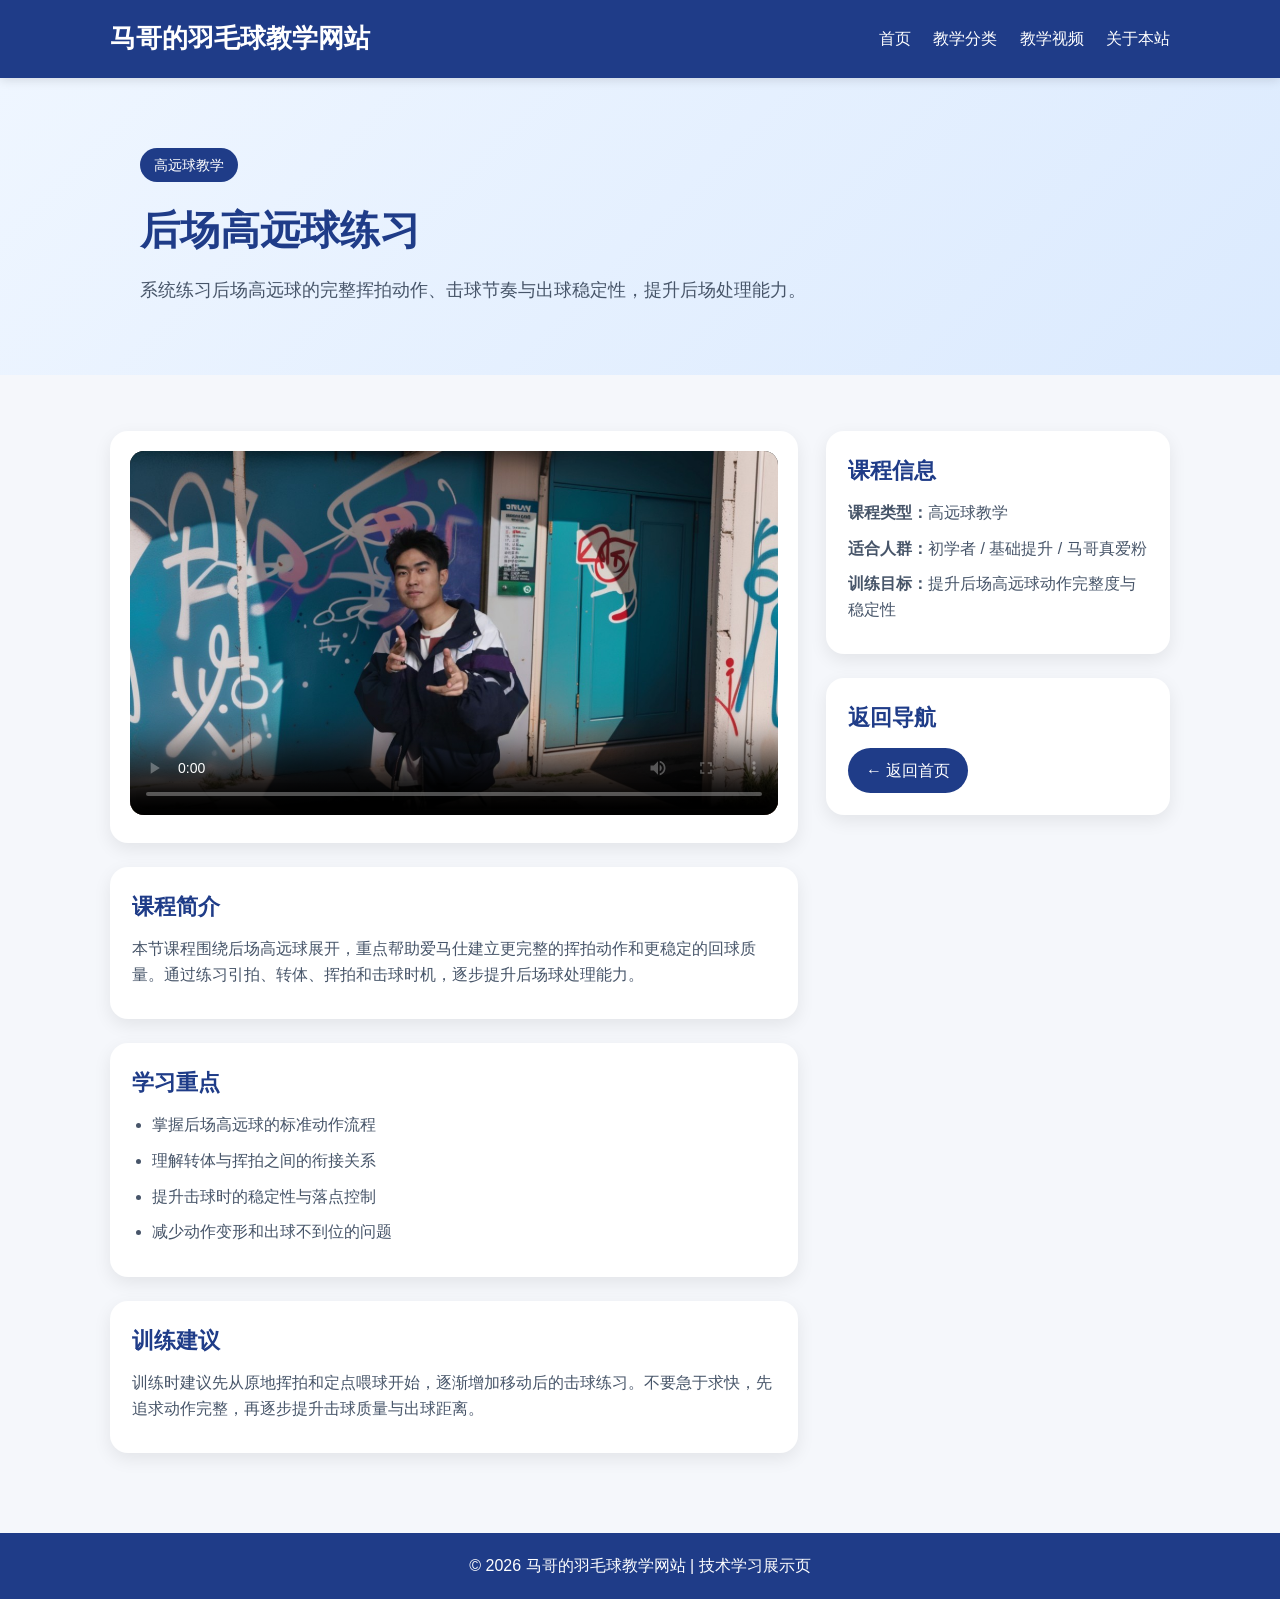
==== clear.html @ c41d1a1b "设计独立课程详情页" ====
<!DOCTYPE html>
<html lang="zh-CN">
<head>
  <meta charset="UTF-8">
  <meta name="viewport" content="width=device-width, initial-scale=1.0">
  <title>后场高远球练习 - 马哥的羽毛球教学网站</title>
  <link rel="stylesheet" href="styles.css">
</head>
<body>
  <header>
    <div class="header-container">
      <h1>马哥的羽毛球教学网站</h1>
      <nav>
        <a href="index.html">首页</a>
        <a href="index.html#categories">教学分类</a>
        <a href="index.html#videos">教学视频</a>
        <a href="index.html#about">关于本站</a>
      </nav>
    </div>
  </header>

  <section class="detail-hero">
    <div class="detail-hero-content">
      <span class="detail-tag">高远球教学</span>
      <h2>后场高远球练习</h2>
      <p>系统练习后场高远球的完整挥拍动作、击球节奏与出球稳定性，提升后场处理能力。</p>
    </div>
  </section>

  <section class="content-section">
    <div class="detail-layout">
      <div class="detail-main">
        <div class="detail-video-box">
          <video controls poster="images/clear-cover.jpg">
            <source src="videos/mmexport1773670613686.mp4" type="video/mp4">
            你的浏览器暂不支持视频播放。
          </video>
        </div>

        <div class="detail-card">
          <h3>课程简介</h3>
          <p>本节课程围绕后场高远球展开，重点帮助爱马仕建立更完整的挥拍动作和更稳定的回球质量。通过练习引拍、转体、挥拍和击球时机，逐步提升后场球处理能力。</p>
        </div>

        <div class="detail-card">
          <h3>学习重点</h3>
          <ul>
            <li>掌握后场高远球的标准动作流程</li>
            <li>理解转体与挥拍之间的衔接关系</li>
            <li>提升击球时的稳定性与落点控制</li>
            <li>减少动作变形和出球不到位的问题</li>
          </ul>
        </div>

        <div class="detail-card">
          <h3>训练建议</h3>
          <p>训练时建议先从原地挥拍和定点喂球开始，逐渐增加移动后的击球练习。不要急于求快，先追求动作完整，再逐步提升击球质量与出球距离。</p>
        </div>
      </div>

      <aside class="detail-sidebar">
        <div class="detail-card">
          <h3>课程信息</h3>
          <p><strong>课程类型：</strong>高远球教学</p>
          <p><strong>适合人群：</strong>初学者 / 基础提升 / 马哥真爱粉</p>
          <p><strong>训练目标：</strong>提升后场高远球动作完整度与稳定性</p>
        </div>

        <div class="detail-card">
          <h3>返回导航</h3>
          <a href="index.html" class="back-button">← 返回首页</a>
        </div>
      </aside>
    </div>
  </section>

  <footer>
    <p>© 2026 马哥的羽毛球教学网站 | 技术学习展示页</p>
  </footer>
</body>
</html>
---- styles.css ----
* {
    margin: 0;
    padding: 0;
    box-sizing: border-box;
  }
  
  body {
    font-family: "Microsoft YaHei", Arial, sans-serif;
    background-color: #f5f7fb;
    color: #222;
    line-height: 1.6;
  }
  
  header {
    background-color: #1f3c88;
    color: white;
    position: sticky;
    top: 0;
    z-index: 1000;
    box-shadow: 0 2px 10px rgba(0, 0, 0, 0.12);
  }
  
  .header-container {
    max-width: 1100px;
    margin: 0 auto;
    padding: 18px 20px;
    display: flex;
    justify-content: space-between;
    align-items: center;
    gap: 20px;
  }
  
  header h1 {
    font-size: 26px;
  }
  
  nav a {
    color: white;
    text-decoration: none;
    margin-left: 18px;
    font-size: 16px;
    transition: opacity 0.2s ease;
  }
  
  nav a:hover {
    opacity: 0.8;
  }
  
  .hero {
    background: linear-gradient(135deg, #dbeafe, #eff6ff);
    padding: 90px 20px;
  }
  
  .hero-content {
    max-width: 900px;
    margin: 0 auto;
    text-align: center;
  }
  
  .hero h2 {
    font-size: 42px;
    margin-bottom: 20px;
    color: #1f3c88;
  }
  
  .hero p {
    max-width: 760px;
    margin: 0 auto 28px;
    font-size: 19px;
    color: #334155;
  }
  
  .hero-button {
    display: inline-block;
    background-color: #1f3c88;
    color: white;
    text-decoration: none;
    padding: 12px 28px;
    border-radius: 999px;
    font-size: 16px;
    transition: transform 0.2s ease, opacity 0.2s ease;
  }
  
  .hero-button:hover {
    transform: translateY(-2px);
    opacity: 0.92;
  }
  
  .content-section {
    max-width: 1100px;
    margin: 56px auto;
    padding: 0 20px;
  }
  
  .content-section h2 {
    font-size: 30px;
    margin-bottom: 24px;
    color: #1f3c88;
  }
  
  .category-grid {
    display: grid;
    grid-template-columns: repeat(auto-fit, minmax(220px, 1fr));
    gap: 20px;
  }
  
  .category-card {
    background-color: white;
    padding: 22px;
    border-radius: 18px;
    box-shadow: 0 4px 16px rgba(0, 0, 0, 0.08);
  }
  
  .category-card h3 {
    margin-bottom: 12px;
    color: #1f3c88;
    font-size: 20px;
  }
  
  .video-card {
    background-color: white;
    margin-bottom: 28px;
    padding: 22px;
    border-radius: 18px;
    box-shadow: 0 4px 16px rgba(0, 0, 0, 0.08);
  }
  
  .video-card h3 {
    margin-bottom: 14px;
    color: #1f3c88;
    font-size: 22px;
  }
  
  .video-card video {
    width: 100%;
    border-radius: 14px;
    margin-bottom: 14px;
    background-color: black;
  }
  
  .video-card p {
    color: #475569;
  }
  
  .about-box {
    background-color: white;
    padding: 24px;
    border-radius: 18px;
    box-shadow: 0 4px 16px rgba(0, 0, 0, 0.08);
  }
  
  .about-box p + p {
    margin-top: 12px;
  }
  
  footer {
    background-color: #1f3c88;
    color: white;
    text-align: center;
    padding: 20px;
    margin-top: 50px;
  }
  
  @media (max-width: 768px) {
    .header-container {
      flex-direction: column;
      align-items: flex-start;
    }
  
    nav a {
      margin-left: 0;
      margin-right: 16px;
      display: inline-block;
      margin-top: 8px;
    }
  
    .hero {
      padding: 70px 20px;
    }
  
    .hero h2 {
      font-size: 30px;
    }
  
    .hero p {
      font-size: 17px;
    }
  }

  .video-grid {
    display: grid;
    grid-template-columns: repeat(auto-fit, minmax(280px, 1fr));
    gap: 24px;
    margin-bottom: 40px;
  }
  
  .course-card {
    background-color: white;
    border-radius: 18px;
    overflow: hidden;
    box-shadow: 0 6px 18px rgba(0, 0, 0, 0.08);
    transition: transform 0.25s ease, box-shadow 0.25s ease;
  }
  
  .course-card:hover {
    transform: translateY(-6px);
    box-shadow: 0 10px 26px rgba(0, 0, 0, 0.12);
  }
  
  .course-card img {
    width: 100%;
    height: 200px;
    object-fit: cover;
    display: block;
  }
  
  .course-content {
    padding: 18px;
  }
  
  .course-tag {
    display: inline-block;
    background-color: #dbeafe;
    color: #1f3c88;
    font-size: 13px;
    padding: 5px 12px;
    border-radius: 999px;
    margin-bottom: 12px;
  }
  
  .course-content h3 {
    font-size: 22px;
    color: #1f3c88;
    margin-bottom: 10px;
  }
  
  .course-content p {
    color: #475569;
    margin-bottom: 16px;
  }
  
  .course-button {
    display: inline-block;
    background-color: #1f3c88;
    color: white;
    text-decoration: none;
    padding: 10px 18px;
    border-radius: 999px;
    transition: opacity 0.2s ease, transform 0.2s ease;
  }
  
  .course-button:hover {
    opacity: 0.9;
    transform: translateY(-2px);
  }
  
  .player-section {
    margin-top: 10px;
  }

  .detail-hero {
    background: linear-gradient(135deg, #eff6ff, #dbeafe);
    padding: 70px 20px;
  }
  
  .detail-hero-content {
    max-width: 1000px;
    margin: 0 auto;
  }
  
  .detail-tag {
    display: inline-block;
    background-color: #1f3c88;
    color: white;
    font-size: 14px;
    padding: 6px 14px;
    border-radius: 999px;
    margin-bottom: 16px;
  }
  
  .detail-hero h2 {
    font-size: 40px;
    color: #1f3c88;
    margin-bottom: 14px;
  }
  
  .detail-hero p {
    max-width: 760px;
    font-size: 18px;
    color: #475569;
  }
  
  .detail-layout {
    display: grid;
    grid-template-columns: 2fr 1fr;
    gap: 28px;
    align-items: start;
  }
  
  .detail-video-box {
    background-color: white;
    padding: 20px;
    border-radius: 18px;
    box-shadow: 0 6px 18px rgba(0, 0, 0, 0.08);
    margin-bottom: 24px;
  }
  
  .detail-video-box video {
    width: 100%;
    border-radius: 14px;
    background-color: black;
  }
  
  .detail-card {
    background-color: white;
    padding: 22px;
    border-radius: 18px;
    box-shadow: 0 6px 18px rgba(0, 0, 0, 0.08);
    margin-bottom: 24px;
  }
  
  .detail-card h3 {
    color: #1f3c88;
    margin-bottom: 12px;
    font-size: 22px;
  }
  
  .detail-card p {
    color: #475569;
    margin-bottom: 10px;
  }
  
  .detail-card ul {
    padding-left: 20px;
    color: #475569;
  }
  
  .detail-card li {
    margin-bottom: 10px;
  }
  
  .back-button {
    display: inline-block;
    background-color: #1f3c88;
    color: white;
    text-decoration: none;
    padding: 10px 18px;
    border-radius: 999px;
    transition: opacity 0.2s ease, transform 0.2s ease;
  }
  
  .back-button:hover {
    opacity: 0.9;
    transform: translateY(-2px);
  }
  
  @media (max-width: 900px) {
    .detail-layout {
      grid-template-columns: 1fr;
    }
  
    .detail-hero h2 {
      font-size: 30px;
    }
  
    .detail-hero p {
      font-size: 16px;
    }
  }
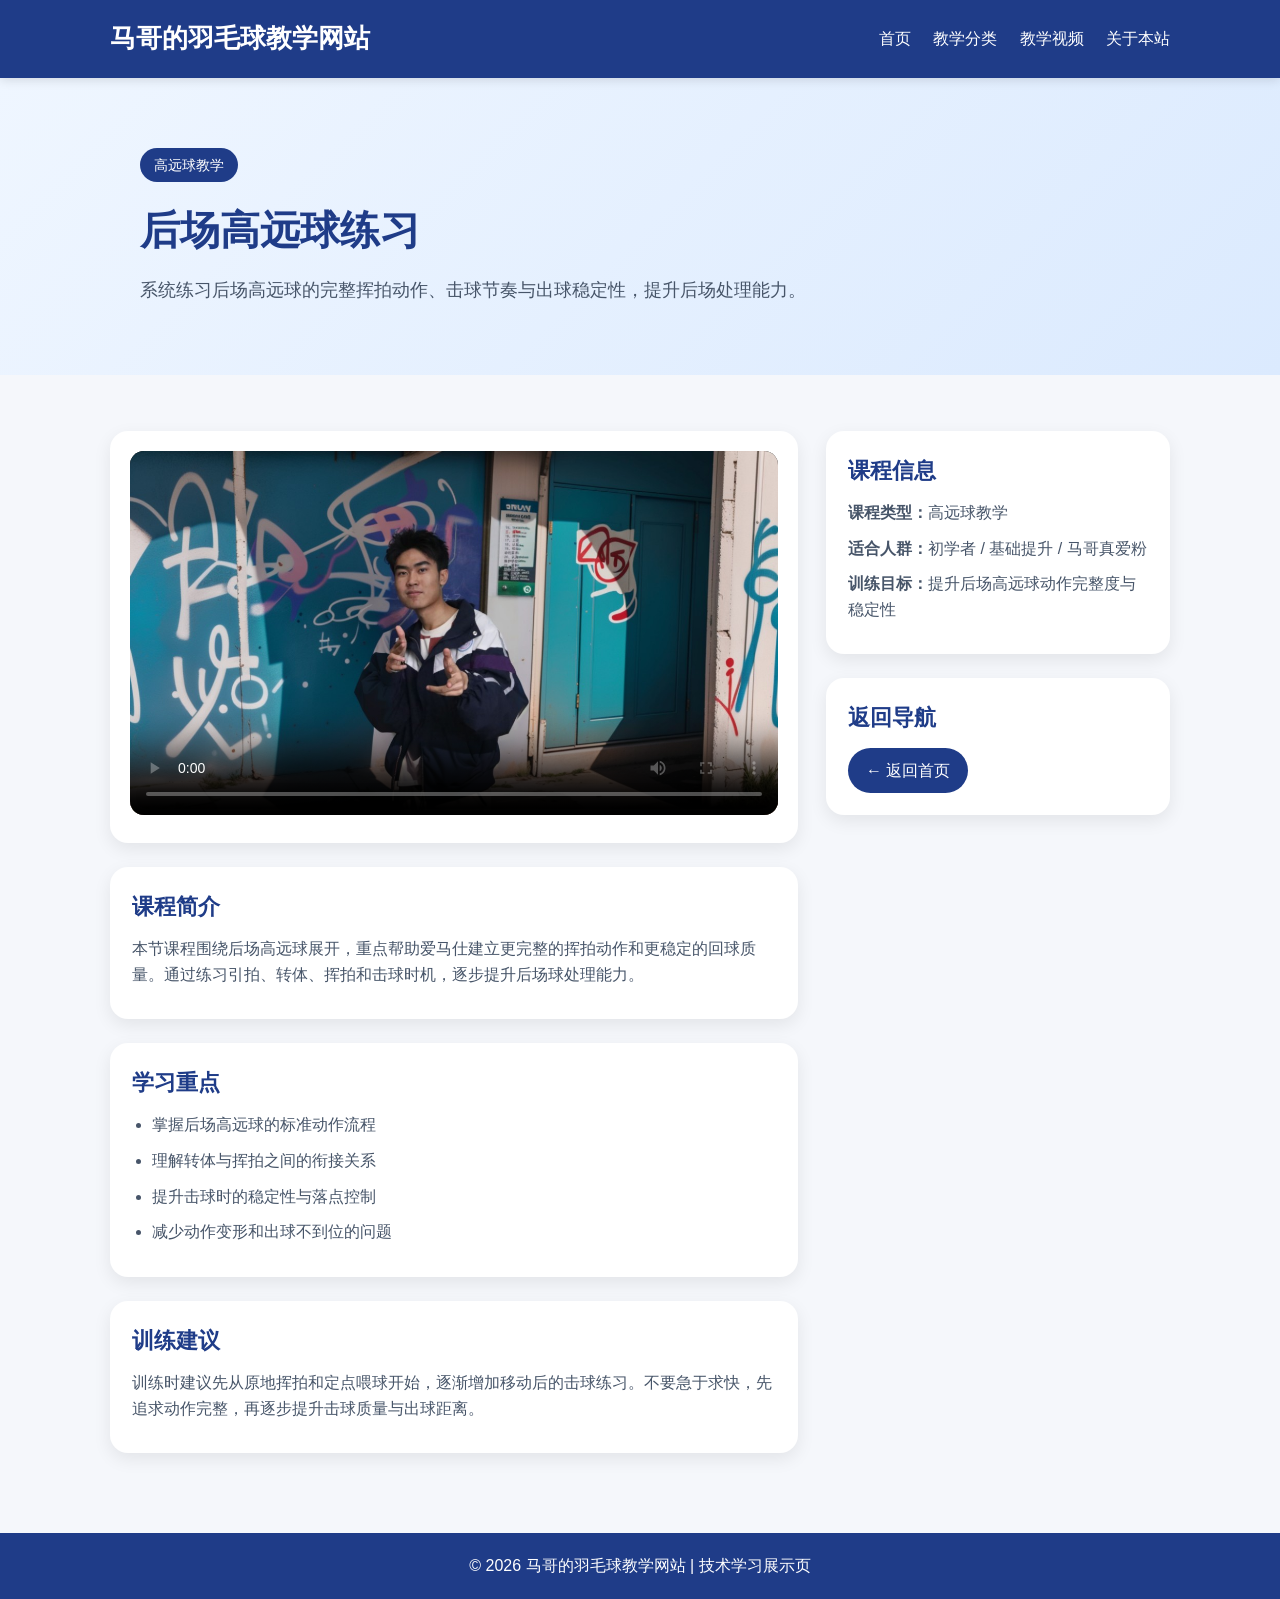
==== commit 47d27c0a: "添加跳转操作" ====
--- a/clear.html
+++ b/clear.html
@@ -9,7 +9,7 @@
 <body>
   <header>
     <div class="header-container">
-      <h1>马哥的羽毛球教学网站</h1>
+      <h1><a href="index.html" class="site-title">马哥的羽毛球教学网站</a></h1>
       <nav>
         <a href="index.html">首页</a>
         <a href="index.html#categories">教学分类</a>
--- a/styles.css
+++ b/styles.css
@@ -30,6 +30,16 @@
     gap: 20px;
   }
   
+  .site-title {
+    color: white;
+    text-decoration: none;
+    display: inline-block;
+  }
+  
+  .site-title:hover {
+    opacity: 0.9;
+  }
+
   header h1 {
     font-size: 26px;
   }
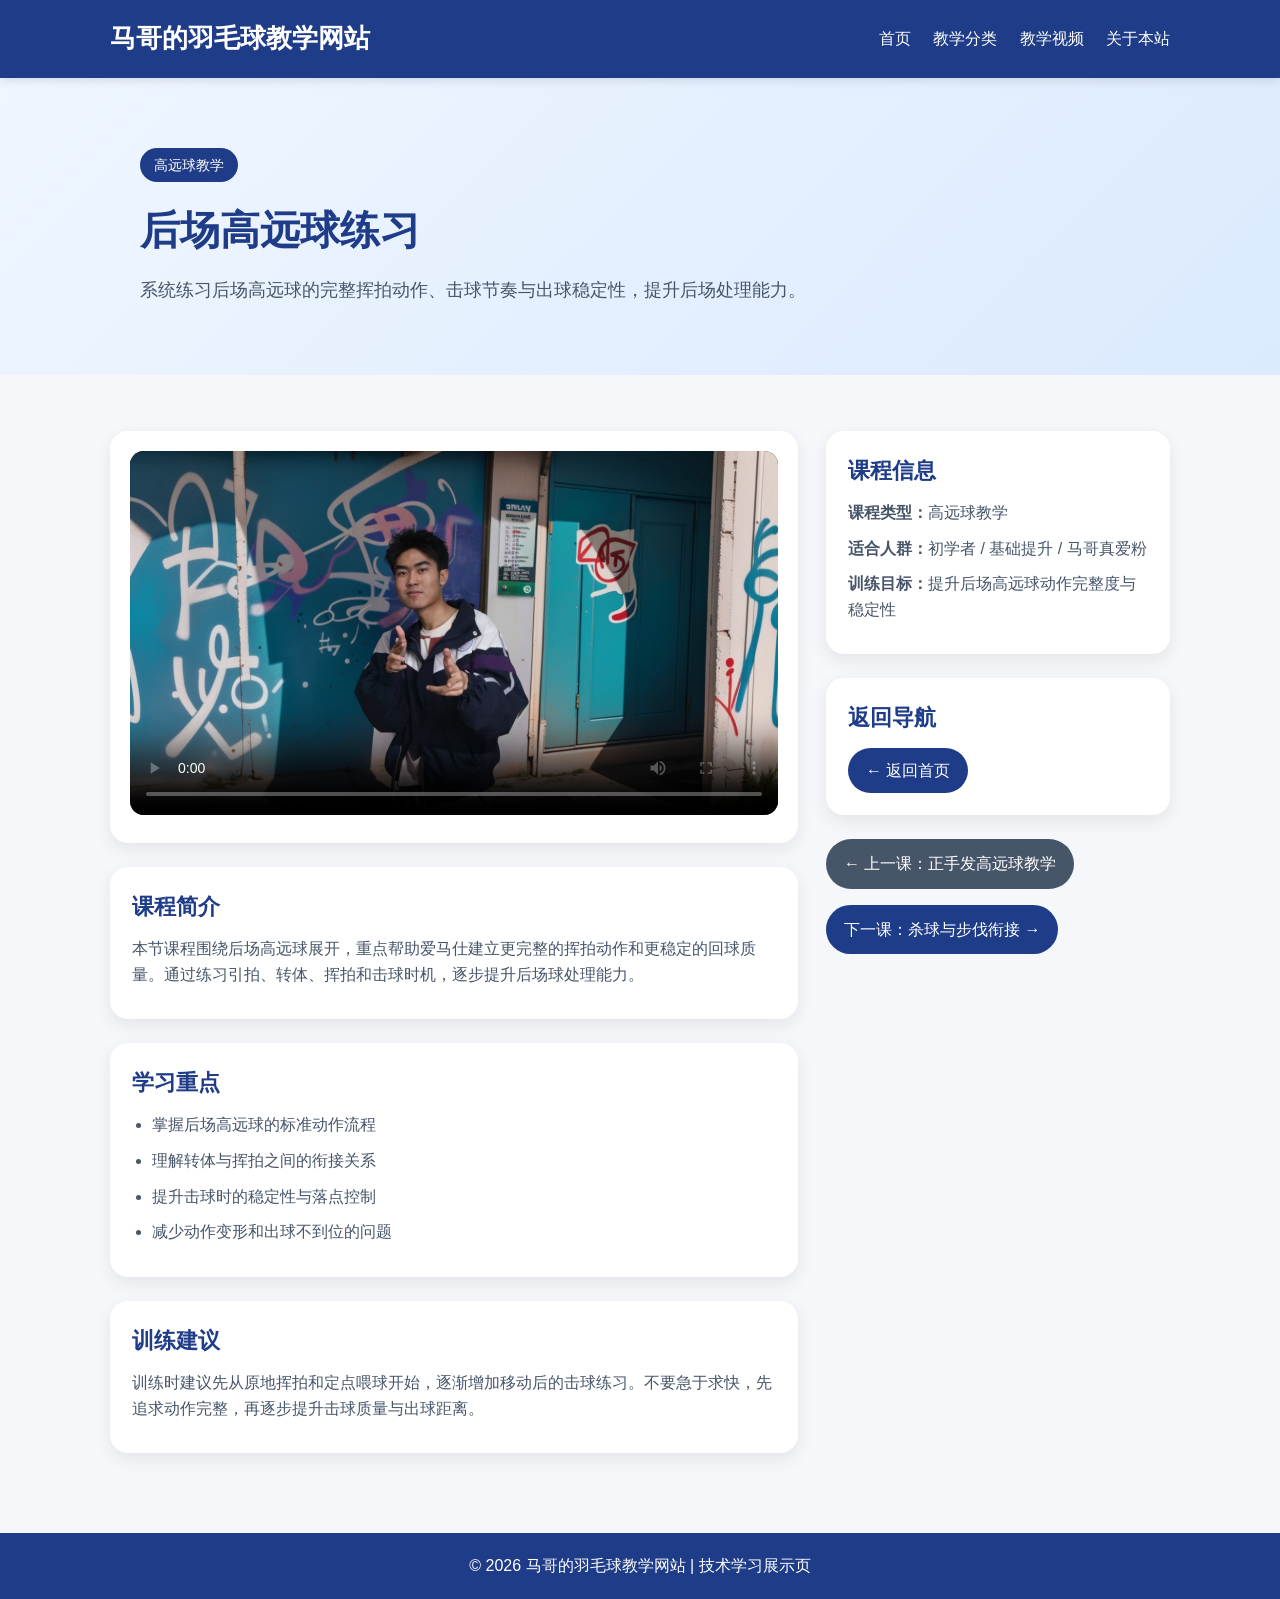
==== commit b066e027: "添加课程导航区" ====
--- a/clear.html
+++ b/clear.html
@@ -70,6 +70,11 @@
           <h3>返回导航</h3>
           <a href="index.html" class="back-button">← 返回首页</a>
         </div>
+
+        <div class="lesson-nav">
+          <a href="serve.html" class="lesson-link secondary-link">← 上一课：正手发高远球教学</a>
+          <a href="smash.html" class="lesson-link">下一课：杀球与步伐衔接 →</a>
+        </div>
       </aside>
     </div>
   </section>
--- a/styles.css
+++ b/styles.css
@@ -376,4 +376,31 @@
     .detail-hero p {
       font-size: 16px;
     }
+  }
+
+  .lesson-nav {
+    display: flex;
+    justify-content: space-between;
+    gap: 16px;
+    flex-wrap: wrap;
+    margin-top: 12px;
+  }
+  
+  .lesson-link {
+    display: inline-block;
+    background-color: #1f3c88;
+    color: white;
+    text-decoration: none;
+    padding: 12px 18px;
+    border-radius: 999px;
+    transition: opacity 0.2s ease, transform 0.2s ease;
+  }
+  
+  .lesson-link:hover {
+    opacity: 0.92;
+    transform: translateY(-2px);
+  }
+  
+  .secondary-link {
+    background-color: #475569;
   }
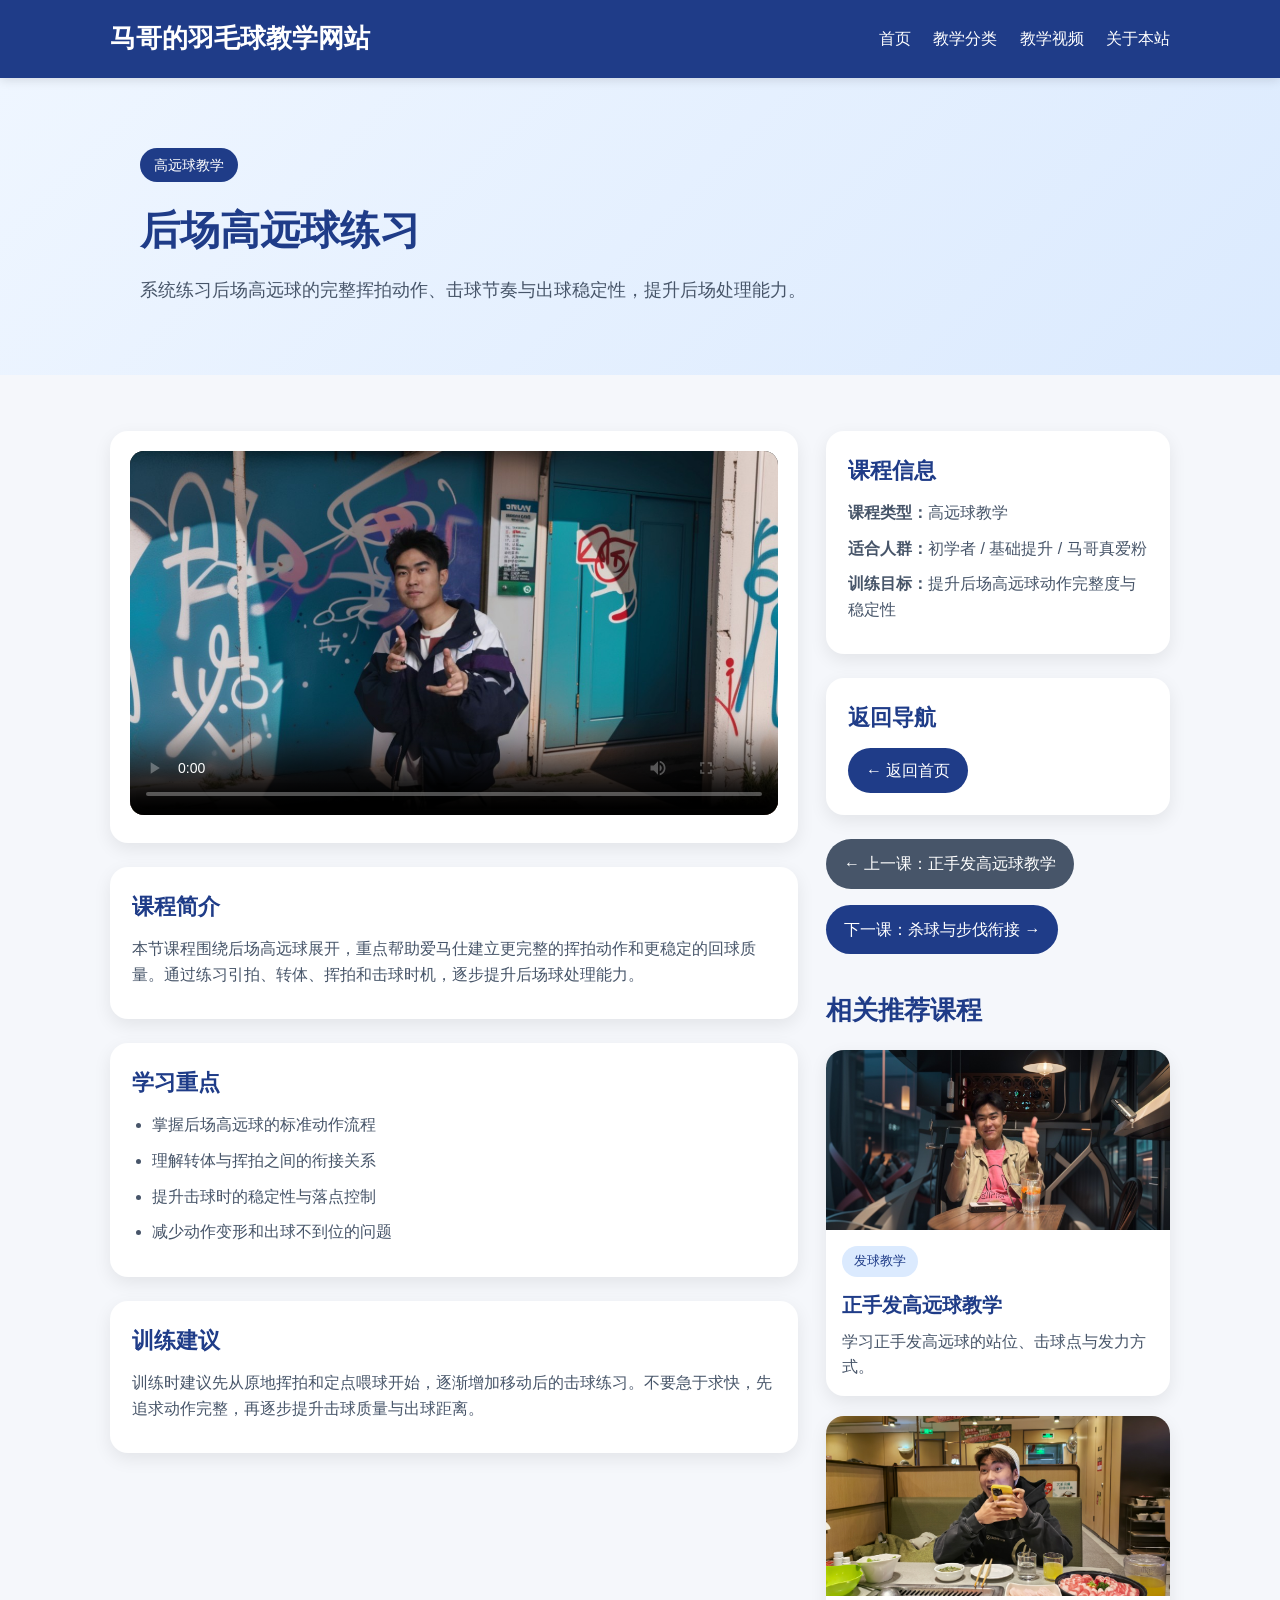
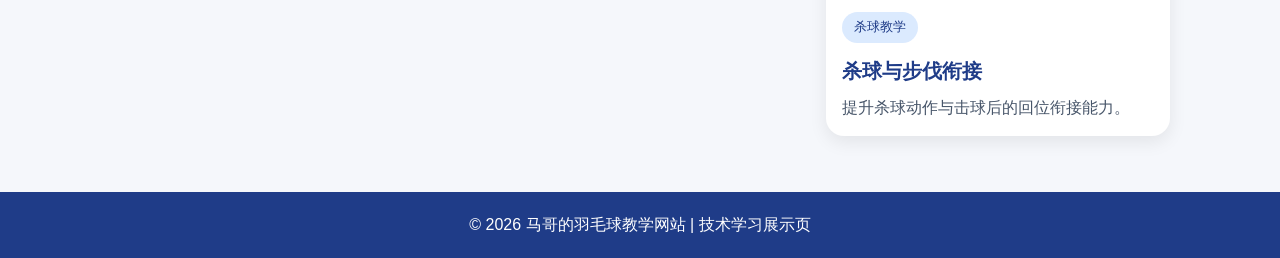
==== commit 6056eaef: "添加相关课程推荐" ====
--- a/clear.html
+++ b/clear.html
@@ -75,6 +75,29 @@
           <a href="serve.html" class="lesson-link secondary-link">← 上一课：正手发高远球教学</a>
           <a href="smash.html" class="lesson-link">下一课：杀球与步伐衔接 →</a>
         </div>
+
+        <div class="related-section">
+          <h3>相关推荐课程</h3>
+          <div class="related-grid">
+            <a href="serve.html" class="related-card">
+              <img src="images/serve-cover.jpg" alt="正手发高远球教学封面">
+              <div class="related-content">
+                <span class="related-tag">发球教学</span>
+                <h4>正手发高远球教学</h4>
+                <p>学习正手发高远球的站位、击球点与发力方式。</p>
+              </div>
+            </a>
+        
+            <a href="smash.html" class="related-card">
+              <img src="images/smash-cover.jpg" alt="杀球与步伐衔接封面">
+              <div class="related-content">
+                <span class="related-tag">杀球教学</span>
+                <h4>杀球与步伐衔接</h4>
+                <p>提升杀球动作与击球后的回位衔接能力。</p>
+              </div>
+            </a>
+          </div>
+        </div>
       </aside>
     </div>
   </section>
--- a/styles.css
+++ b/styles.css
@@ -403,4 +403,67 @@
   
   .secondary-link {
     background-color: #475569;
+  }
+
+  .related-section {
+    margin-top: 36px;
+  }
+  
+  .related-section h3 {
+    color: #1f3c88;
+    font-size: 26px;
+    margin-bottom: 18px;
+  }
+  
+  .related-grid {
+    display: grid;
+    grid-template-columns: repeat(auto-fit, minmax(260px, 1fr));
+    gap: 20px;
+  }
+  
+  .related-card {
+    display: block;
+    background-color: white;
+    border-radius: 18px;
+    overflow: hidden;
+    box-shadow: 0 6px 18px rgba(0, 0, 0, 0.08);
+    text-decoration: none;
+    transition: transform 0.25s ease, box-shadow 0.25s ease;
+  }
+  
+  .related-card:hover {
+    transform: translateY(-5px);
+    box-shadow: 0 10px 24px rgba(0, 0, 0, 0.12);
+  }
+  
+  .related-card img {
+    width: 100%;
+    height: 180px;
+    object-fit: cover;
+    display: block;
+  }
+  
+  .related-content {
+    padding: 16px;
+  }
+  
+  .related-tag {
+    display: inline-block;
+    background-color: #dbeafe;
+    color: #1f3c88;
+    font-size: 13px;
+    padding: 5px 12px;
+    border-radius: 999px;
+    margin-bottom: 12px;
+  }
+  
+  .related-content h4 {
+    font-size: 20px;
+    color: #1f3c88;
+    margin-bottom: 8px;
+  }
+  
+  .related-content p {
+    color: #475569;
+    margin: 0;
   }
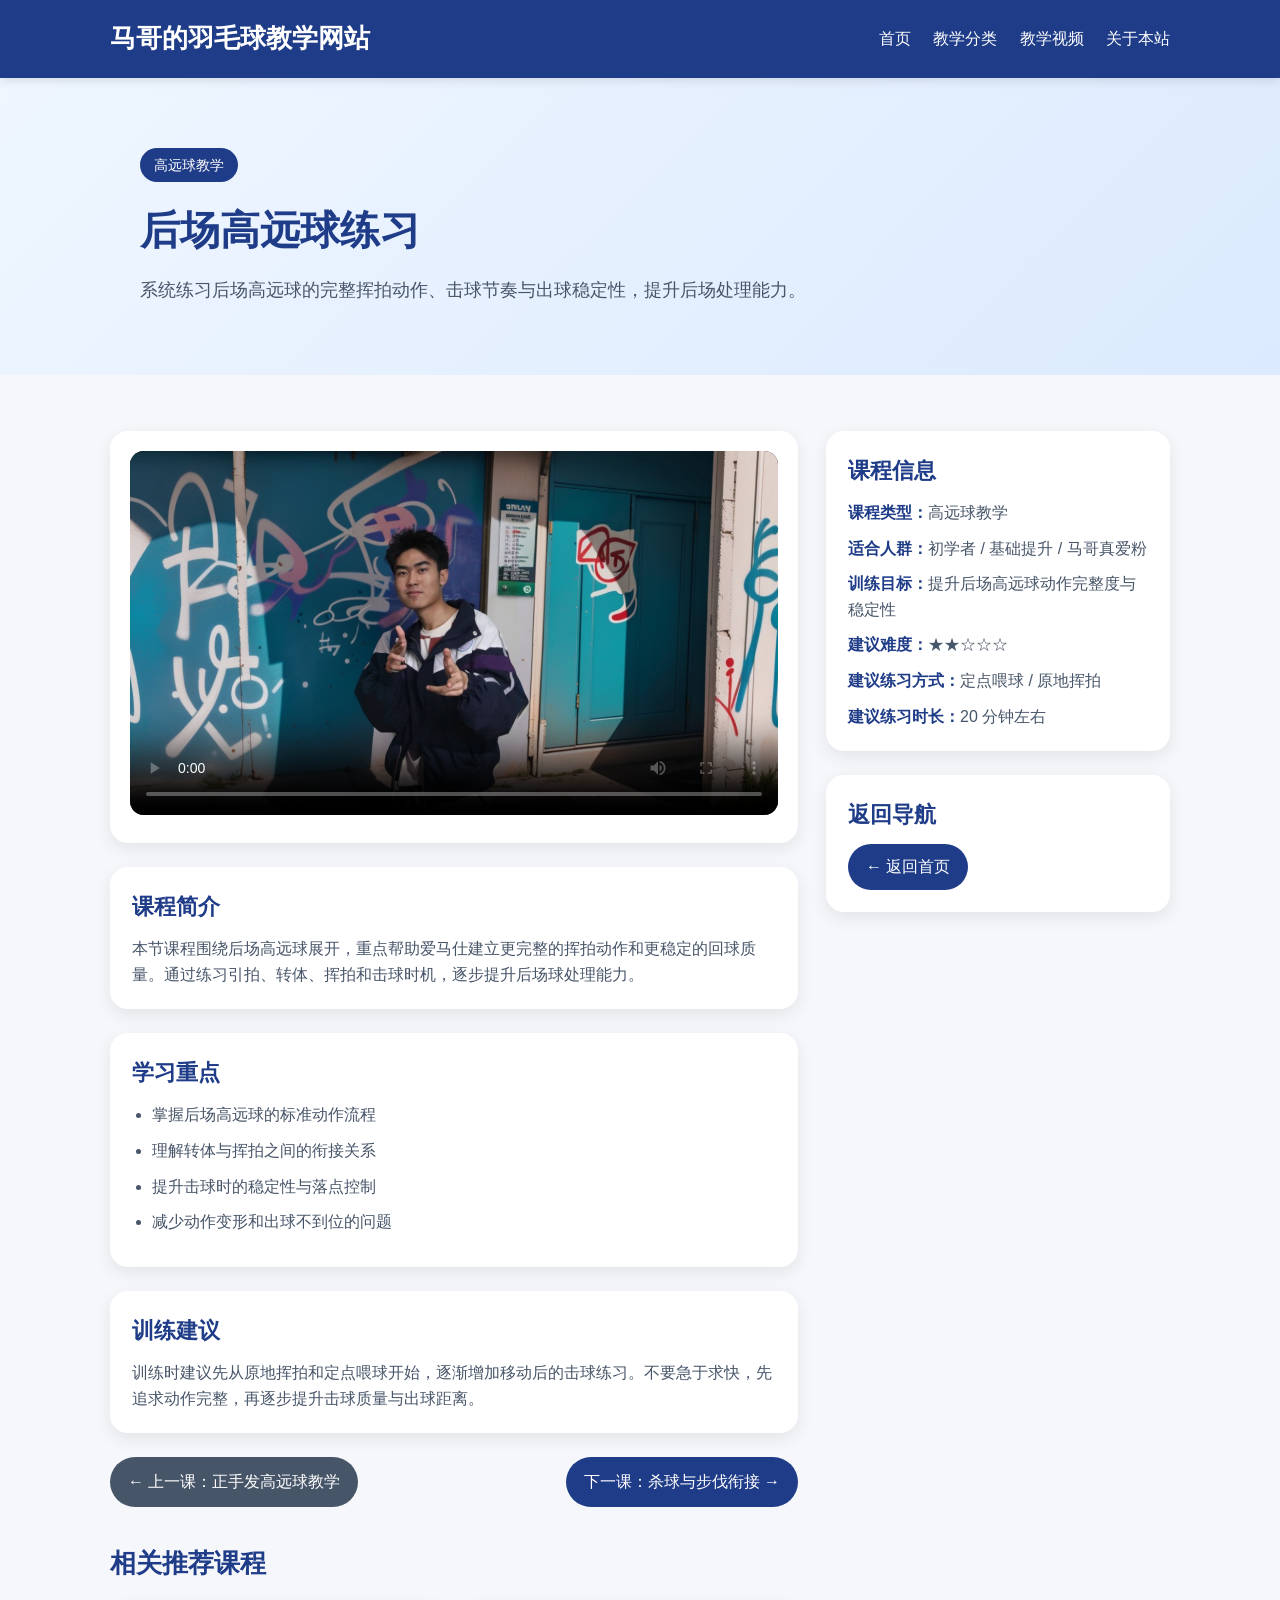
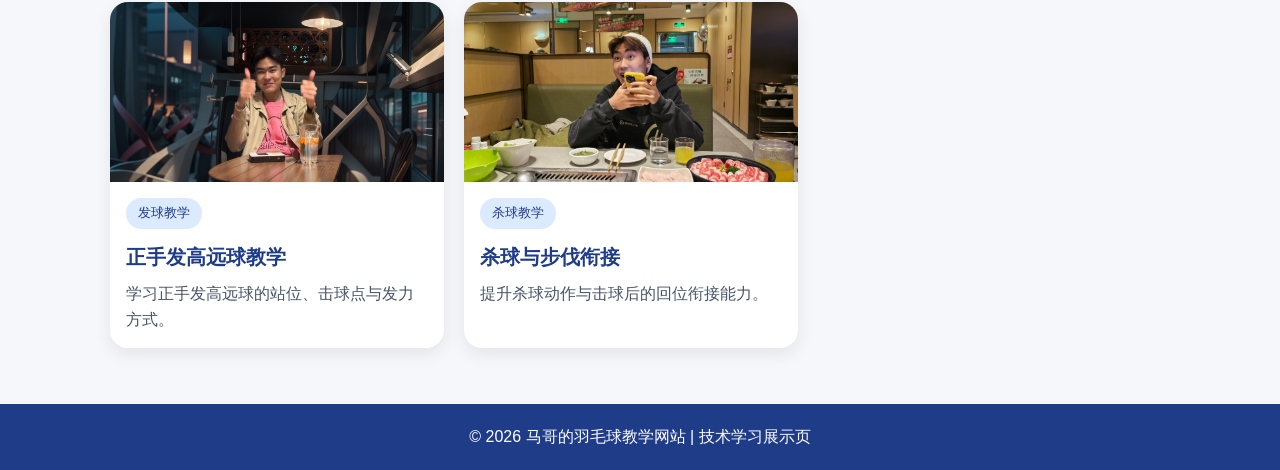
==== commit 802c7da3: "优化教学界面" ====
--- a/clear.html
+++ b/clear.html
@@ -32,7 +32,7 @@
       <div class="detail-main">
         <div class="detail-video-box">
           <video controls poster="images/clear-cover.jpg">
-            <source src="videos/mmexport1773670613686.mp4" type="video/mp4">
+            <source src="videos/clear.mp4" type="video/mp4">
             你的浏览器暂不支持视频播放。
           </video>
         </div>
@@ -56,26 +56,12 @@
           <h3>训练建议</h3>
           <p>训练时建议先从原地挥拍和定点喂球开始，逐渐增加移动后的击球练习。不要急于求快，先追求动作完整，再逐步提升击球质量与出球距离。</p>
         </div>
-      </div>
-
-      <aside class="detail-sidebar">
-        <div class="detail-card">
-          <h3>课程信息</h3>
-          <p><strong>课程类型：</strong>高远球教学</p>
-          <p><strong>适合人群：</strong>初学者 / 基础提升 / 马哥真爱粉</p>
-          <p><strong>训练目标：</strong>提升后场高远球动作完整度与稳定性</p>
-        </div>
-
-        <div class="detail-card">
-          <h3>返回导航</h3>
-          <a href="index.html" class="back-button">← 返回首页</a>
-        </div>
 
         <div class="lesson-nav">
           <a href="serve.html" class="lesson-link secondary-link">← 上一课：正手发高远球教学</a>
           <a href="smash.html" class="lesson-link">下一课：杀球与步伐衔接 →</a>
         </div>
-
+  
         <div class="related-section">
           <h3>相关推荐课程</h3>
           <div class="related-grid">
@@ -98,6 +84,23 @@
             </a>
           </div>
         </div>
+      </div>
+
+            <aside class="detail-sidebar">
+        <div class="detail-card">
+          <h3>课程信息</h3>
+          <p><strong>课程类型：</strong>高远球教学</p>
+          <p><strong>适合人群：</strong>初学者 / 基础提升 / 马哥真爱粉</p>
+          <p><strong>训练目标：</strong>提升后场高远球动作完整度与稳定性</p>
+          <p><strong>建议难度：</strong>★★☆☆☆</p>
+          <p><strong>建议练习方式：</strong>定点喂球 / 原地挥拍</p>
+          <p><strong>建议练习时长：</strong>20 分钟左右</p>
+        </div>
+
+        <div class="detail-card">
+          <h3>返回导航</h3>
+          <a href="index.html" class="back-button">← 返回首页</a>
+        </div>
       </aside>
     </div>
   </section>
--- a/styles.css
+++ b/styles.css
@@ -466,4 +466,12 @@
   .related-content p {
     color: #475569;
     margin: 0;
+  }
+
+  .detail-card strong {
+    color: #1f3c88;
+  }
+  
+  .detail-card p:last-child {
+    margin-bottom: 0;
   }
